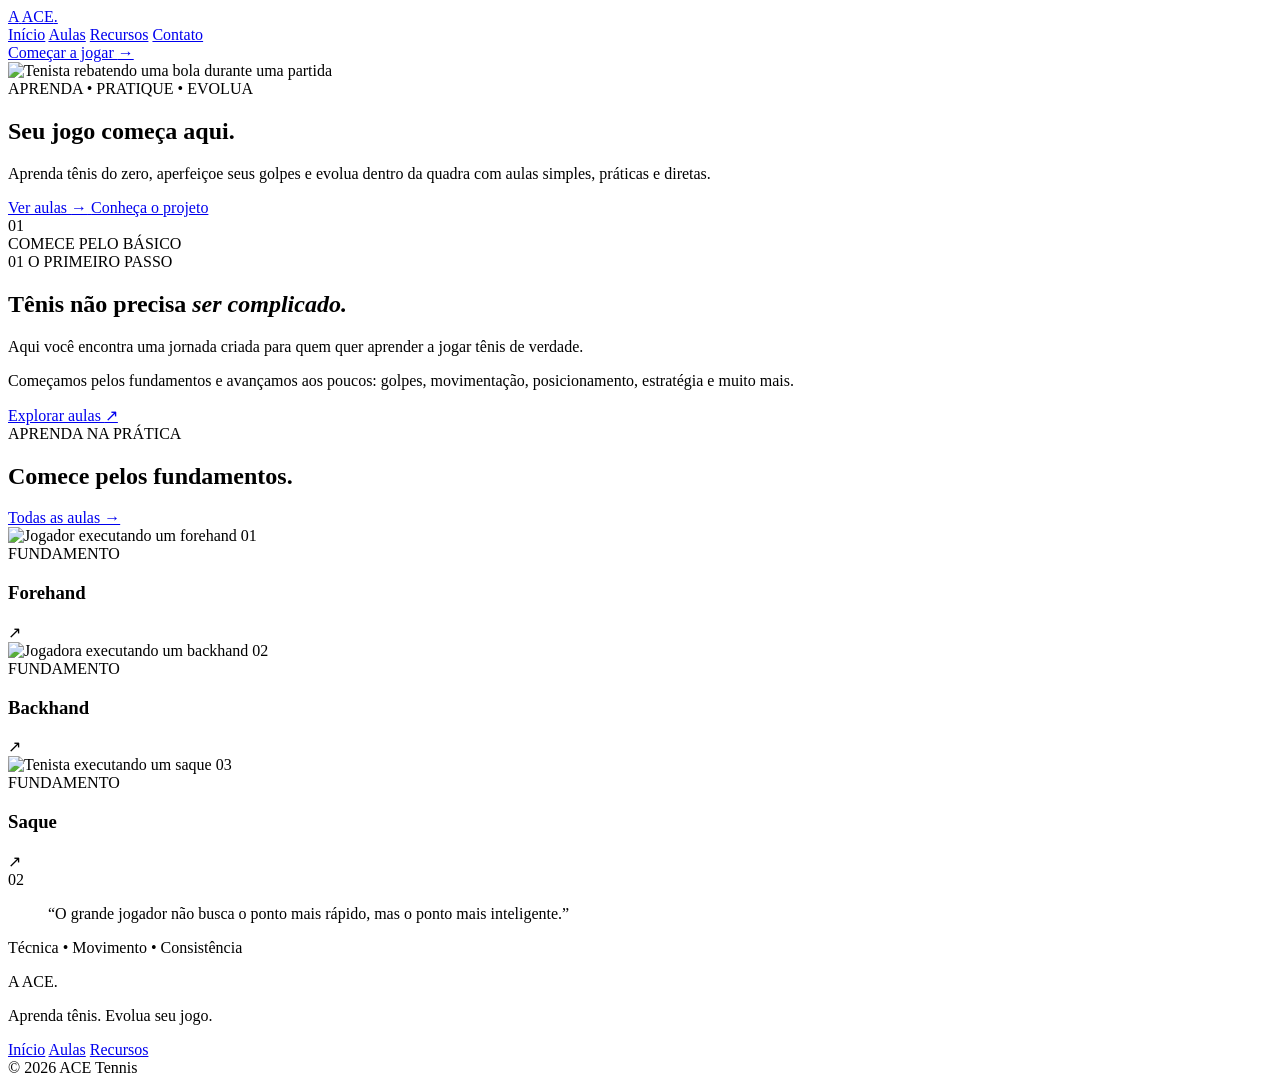
==== index.html @ 01334a27 "Add files via upload" ====
<!DOCTYPE html>
<html lang="pt-BR">
<head>
    <meta charset="UTF-8">
    <meta name="viewport" content="width=device-width, initial-scale=1.0">

    <title>ACE — Aprenda Tênis</title>

    <link rel="stylesheet" href="css/style.css">
    <link rel="icon" href="images/icon-tab.jpg" type="image/jpg"> <!--arredondar-->
</head>

<body>

<header class="header">

    <a href="index.html" class="logo">
        <span class="logo-mark">A</span>
        <span>ACE<span class="logo-dot">.</span></span>
    </a>

    <nav class="navigation">
        <a href="index.html" class="active">Início</a>
        <a href="pages/aulas.html">Aulas</a>
        <a href="pages/recursos.html">Recursos</a>
        <a href="pages/contato.html">Contato</a>
    </nav>

    <a href="pages/aulas.html" class="header-button">
        Começar a jogar
        <span>→</span>
    </a>

</header>


<main>

    <!-- HERO -->

    <section class="hero">

        <img
            src="images/hero-tennis.jpg"
            alt="Tenista rebatendo uma bola durante uma partida"
            class="hero-image"
        >

        <div class="hero-overlay"></div>

        <div class="hero-content">

            <span class="eyebrow">
                APRENDA • PRATIQUE • EVOLUA
            </span>

            <h1>
                Seu jogo começa
                <span>aqui.</span>
            </h1>

            <p>
                Aprenda tênis do zero, aperfeiçoe seus golpes
                e evolua dentro da quadra com aulas simples,
                práticas e diretas.
            </p>

            <div class="hero-actions">
                <a href="pages/aulas.html" class="primary-button">
                    Ver aulas
                    <span>→</span>
                </a>

                <a href="#sobre" class="secondary-button">
                    Conheça o projeto
                </a>
            </div>

        </div>

        <div class="hero-bottom">

            <span>01</span>

            <div class="hero-line"></div>

            <span>COMECE PELO BÁSICO</span>

        </div>

    </section>


    <!-- INTRO -->

    <section class="intro section" id="sobre">

        <div class="section-label">
            <span>01</span>
            O PRIMEIRO PASSO
        </div>

        <div class="intro-content">

            <div>
                <h2>
                    Tênis não precisa
                    <em>ser complicado.</em>
                </h2>
            </div>

            <div class="intro-text">
                <p>
                    Aqui você encontra uma jornada criada para quem
                    quer aprender a jogar tênis de verdade.
                </p>

                <p>
                    Começamos pelos fundamentos e avançamos aos poucos:
                    golpes, movimentação, posicionamento, estratégia
                    e muito mais.
                </p>

                <a href="pages/aulas.html" class="text-link">
                    Explorar aulas
                    <span>↗</span>
                </a>
            </div>

        </div>

    </section>


    <!-- DESTAQUES -->

    <section class="lessons-preview section">

        <div class="section-heading">

            <div>
                <span class="eyebrow dark">APRENDA NA PRÁTICA</span>

                <h2>
                    Comece pelos
                    <span>fundamentos.</span>
                </h2>
            </div>

            <a href="pages/aulas.html" class="outline-button">
                Todas as aulas →
            </a>

        </div>


        <div class="lesson-grid">

            <article class="lesson-card large-card" data-lesson-link="pages/aula-forehand.html" tabindex="0">

                <div class="lesson-image">
                    <img
                        src="images/aula-forehand.jpg"
                        alt="Jogador executando um forehand"
                    >

                    <span class="lesson-number">01</span>
                </div>

                <div class="lesson-info">

                    <div>
                        <span class="lesson-type">FUNDAMENTO</span>

                        <h3>Forehand</h3>
                    </div>

                    <span class="arrow">↗</span>

                </div>

            </article>


            <article class="lesson-card" data-lesson-link="pages/aula-backhand.html" tabindex="0">

                <div class="lesson-image">
                    <img
                        src="images/aula-backhand.jpg"
                        alt="Jogadora executando um backhand"
                    >

                    <span class="lesson-number">02</span>
                </div>

                <div class="lesson-info">

                    <div>
                        <span class="lesson-type">FUNDAMENTO</span>

                        <h3>Backhand</h3>
                    </div>

                    <span class="arrow">↗</span>

                </div>

            </article>


            <article class="lesson-card" data-lesson-link="pages/aula-saque.html" tabindex="0">

                <div class="lesson-image">
                    <img
                        src="images/aula-saque.jpg"
                        alt="Tenista executando um saque"
                    >

                    <span class="lesson-number">03</span>
                </div>

                <div class="lesson-info">

                    <div>
                        <span class="lesson-type">FUNDAMENTO</span>

                        <h3>Saque</h3>
                    </div>

                    <span class="arrow">↗</span>

                </div>

            </article>

        </div>

    </section>


    <!-- FRASE -->

    <section class="quote-section">

        <div class="quote-number">02</div>

        <blockquote>
            “O grande jogador não busca o ponto mais rápido, 
            <span>mas o ponto mais inteligente.</span>”
        </blockquote>

        <p>
            Técnica • Movimento • Consistência
        </p>

    </section>


    <!-- FOOTER -->

    <footer class="footer">

        <div class="footer-logo">
            <span class="logo-mark">A</span>
            ACE<span class="logo-dot">.</span>
        </div>

        <p>
            Aprenda tênis. Evolua seu jogo.
        </p>

        <div class="footer-links">
            <a href="index.html">Início</a>
            <a href="pages/aulas.html">Aulas</a>
            <a href="pages/recursos.html">Recursos</a>
        </div>

        <span class="copyright">
            © 2026 ACE Tennis
        </span>

    </footer>

</main>


<script>
document.querySelectorAll('[data-lesson-link]').forEach(card => {
    card.style.cursor = 'pointer';
    card.addEventListener('click', () => {
        window.location.href = card.dataset.lessonLink;
    });
    card.addEventListener('keydown', event => {
        if (event.key === 'Enter' || event.key === ' ') {
            event.preventDefault();
            window.location.href = card.dataset.lessonLink;
        }
    });
});
</script>

</body>
</html>
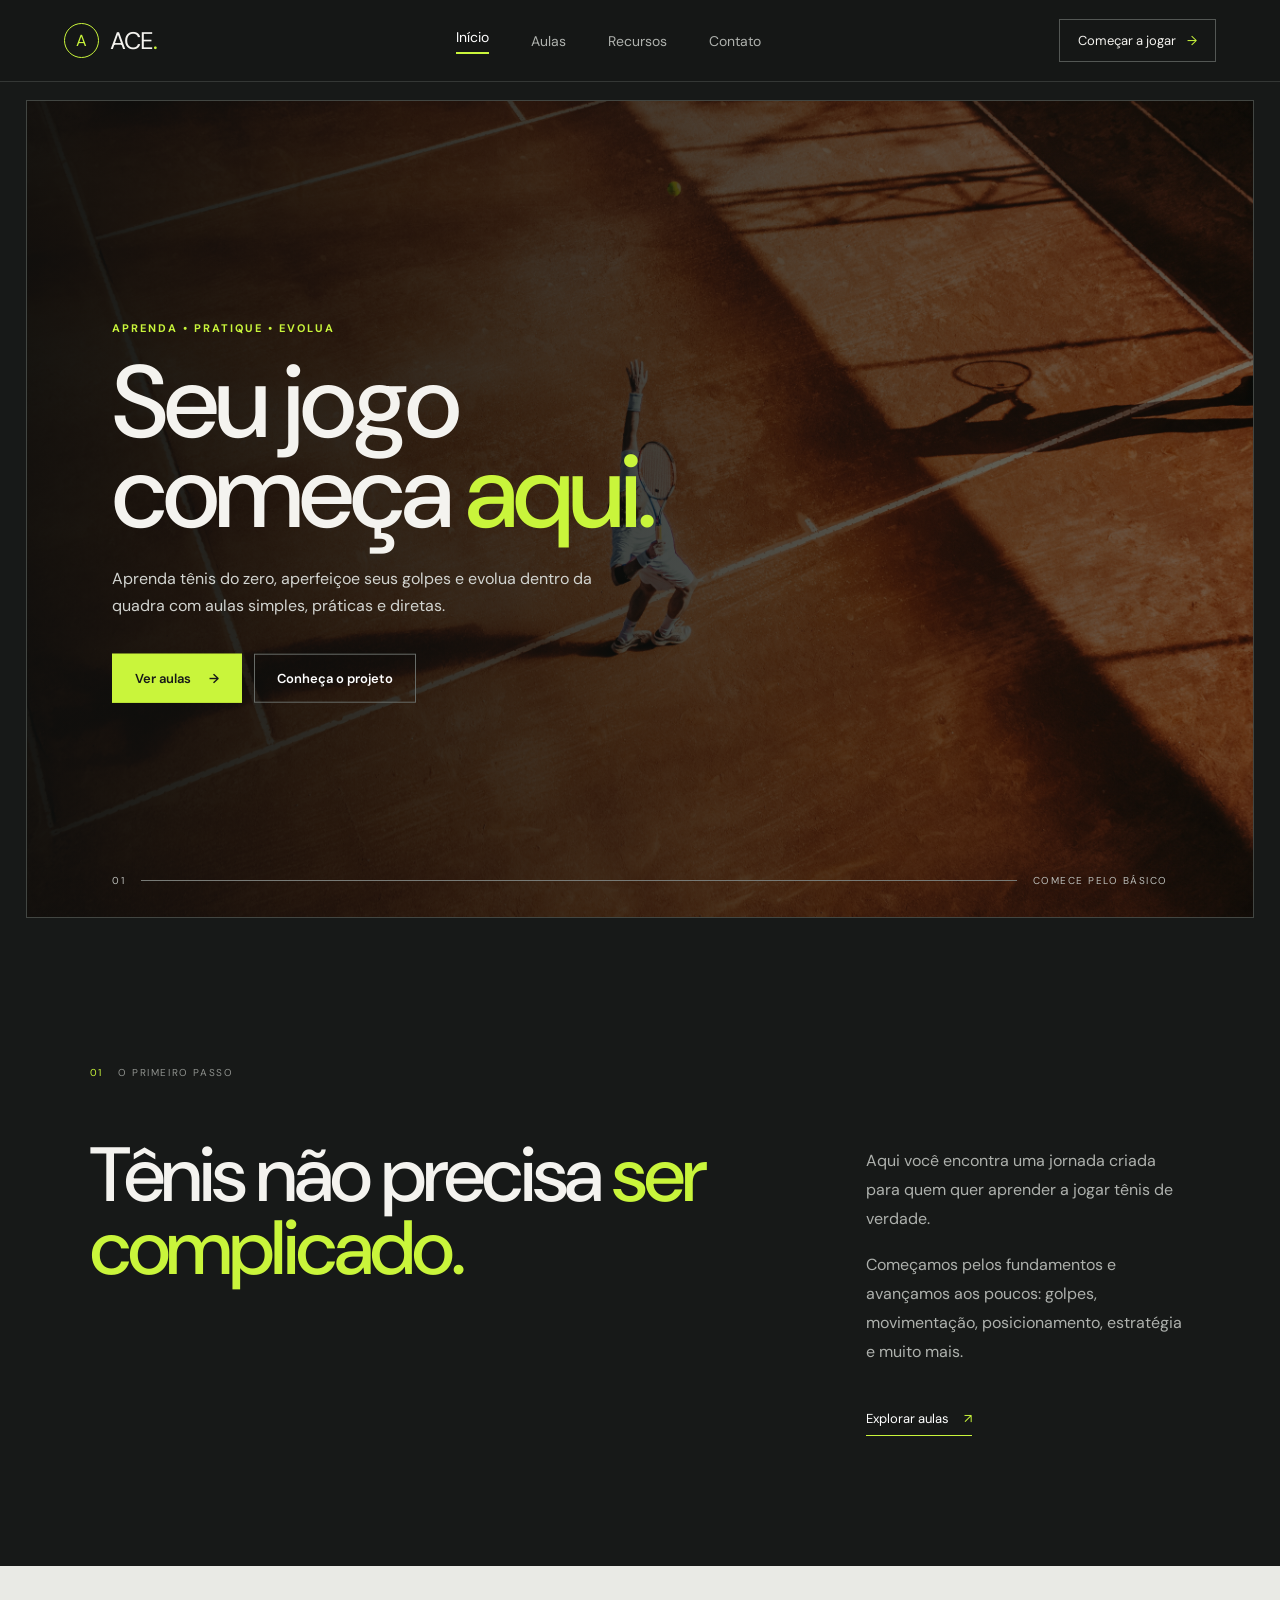
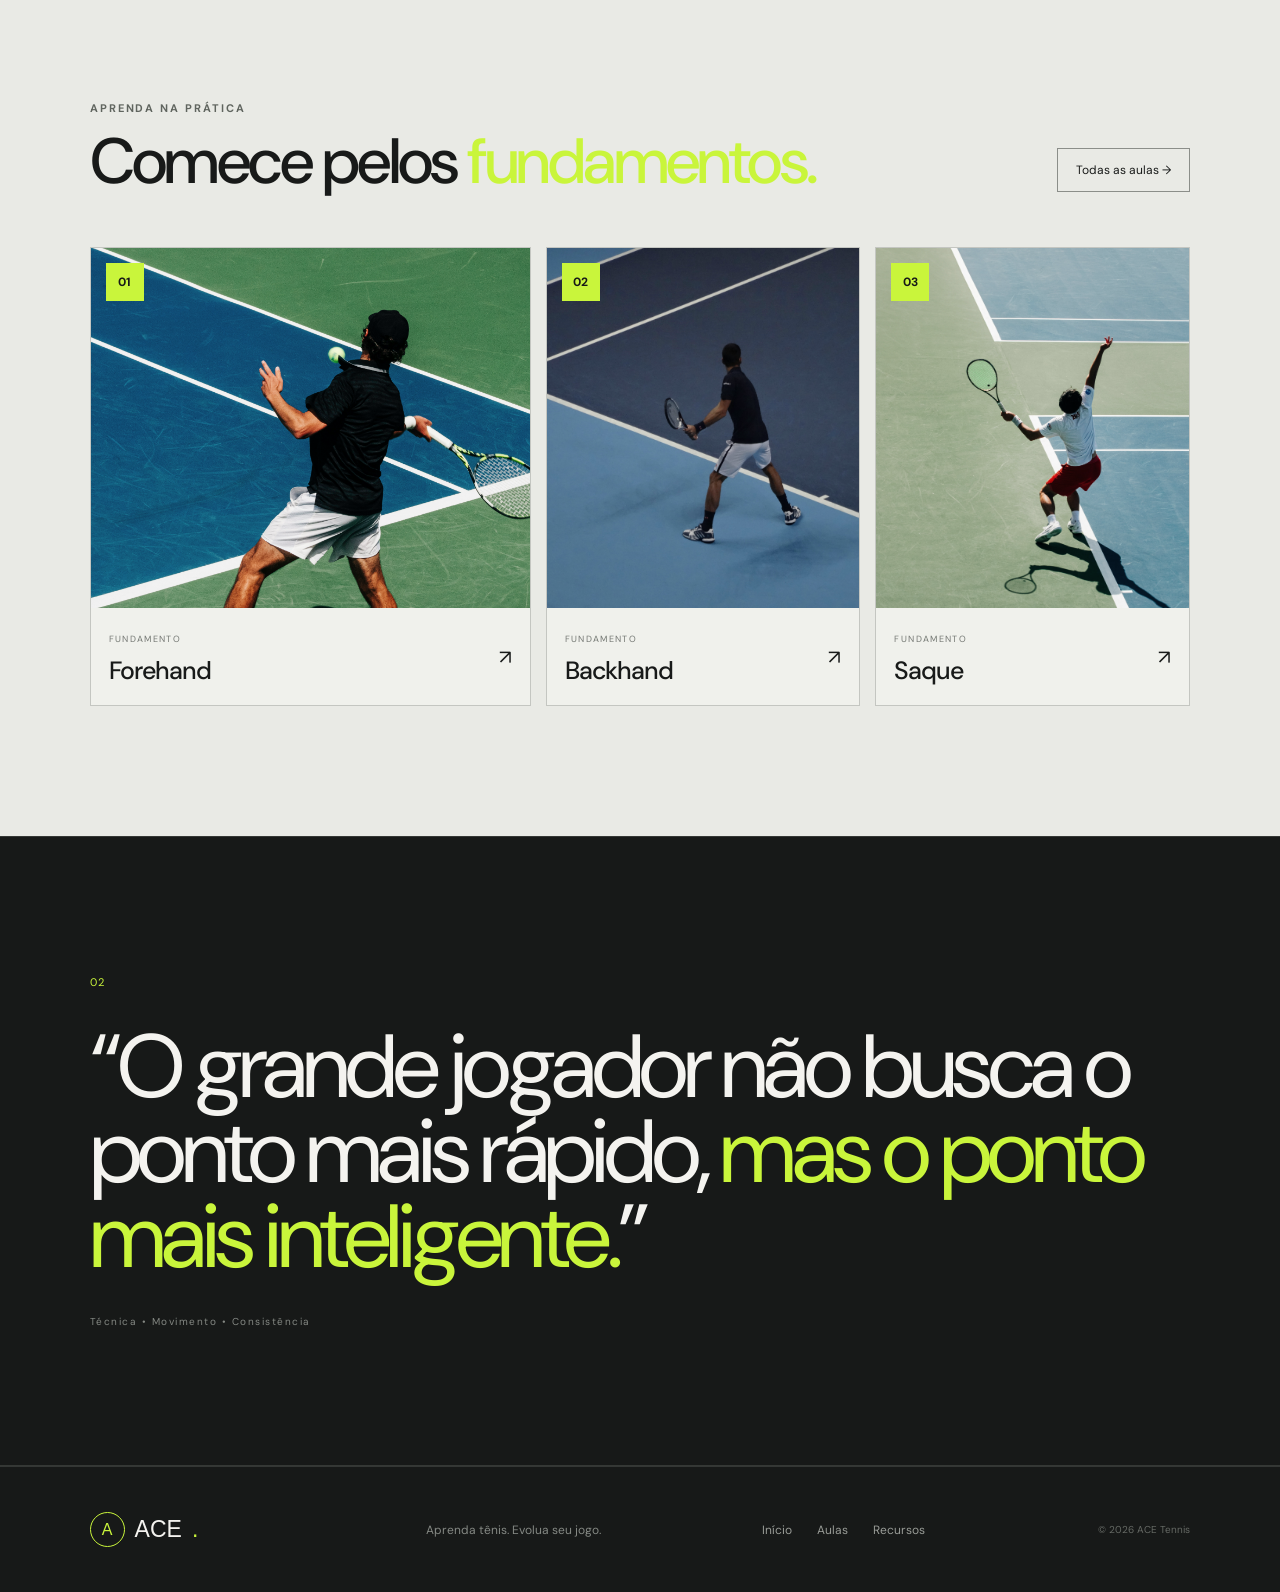
==== commit 61f3adb7: "Adiciona páginas de navegação e seção de aulas do ACE Tênis" ====
--- a/index.html
+++ b/index.html
@@ -301,3 +301,4 @@
 
 </body>
 </html>
+<!-- Projeto ACE Tênis -->
--- a/css/style.css
+++ b/css/style.css
@@ -0,0 +1,667 @@
+@import url('https://fonts.googleapis.com/css2?family=DM+Sans:wght@400;500;600;700&display=swap');
+
+
+/* =========================
+   RESET
+========================= */
+
+* {
+    margin: 0;
+    padding: 0;
+    box-sizing: border-box;
+}
+
+html {
+    scroll-behavior: smooth;
+}
+
+body {
+    background: #171918;
+    color: #f4f3ef;
+    font-family: "DM Sans", Arial, sans-serif;
+    overflow-x: hidden;
+}
+
+a {
+    color: inherit;
+    text-decoration: none;
+}
+
+img {
+    display: block;
+    width: 100%;
+}
+
+
+/* =========================
+   TIPOGRAFIA
+========================= */
+
+h1,
+h2,
+h3 {
+    font-family: "Tanzanite", "DM Sans", sans-serif;
+    font-weight: 500;
+    letter-spacing: -0.04em;
+}
+
+h1 span,
+h2 span,
+em {
+    color: #c9f53b;
+    font-style: normal;
+}
+
+
+/* =========================
+   HEADER
+========================= */
+
+.header {
+    height: 82px;
+    padding: 0 5vw;
+
+    display: flex;
+    align-items: center;
+    justify-content: space-between;
+
+    background: #151716;
+    border-bottom: 1px solid #343735;
+
+    position: relative;
+    z-index: 10;
+}
+
+.logo {
+    display: flex;
+    align-items: center;
+    gap: 11px;
+
+    font-family: "Tanzanite", "DM Sans", sans-serif;
+    font-size: 24px;
+    letter-spacing: -0.04em;
+}
+
+.logo-mark {
+    width: 35px;
+    height: 35px;
+
+    border: 1px solid #c9f53b;
+    border-radius: 50%;
+
+    display: grid;
+    place-items: center;
+
+    color: #c9f53b;
+    font-size: 16px;
+}
+
+.logo-dot {
+    color: #c9f53b;
+}
+
+.navigation {
+    display: flex;
+    align-items: center;
+    gap: 42px;
+}
+
+.navigation a {
+    color: #aeb1ad;
+    font-size: 14px;
+    transition: 0.25s;
+}
+
+.navigation a:hover,
+.navigation a.active {
+    color: #fff;
+}
+
+.navigation a.active::after {
+    content: "";
+    display: block;
+
+    width: 100%;
+    height: 2px;
+
+    margin-top: 6px;
+
+    background: #c9f53b;
+}
+
+.header-button {
+    border: 1px solid #535754;
+    padding: 12px 18px;
+
+    font-size: 13px;
+
+    transition: 0.25s;
+}
+
+.header-button span {
+    color: #c9f53b;
+    margin-left: 8px;
+}
+
+.header-button:hover {
+    background: #c9f53b;
+    color: #171918;
+    border-color: #c9f53b;
+}
+
+.header-button:hover span {
+    color: #171918;
+}
+
+
+/* =========================
+   HERO
+========================= */
+
+.hero {
+    min-height: calc(100vh - 82px);
+
+    margin: 18px 2vw;
+
+    position: relative;
+    overflow: hidden;
+
+    border: 1px solid #424642;
+}
+
+.hero-image {
+    position: absolute;
+    inset: 0;
+
+    height: 100%;
+    object-fit: cover;
+
+    filter: brightness(0.52) saturate(0.9);
+}
+
+.hero-overlay {
+    position: absolute;
+    inset: 0;
+
+    background:
+        linear-gradient(
+            90deg,
+            rgba(12, 14, 13, 0.9) 0%,
+            rgba(12, 14, 13, 0.55) 43%,
+            rgba(12, 14, 13, 0.1) 100%
+        );
+}
+
+.hero-content {
+    position: absolute;
+    z-index: 2;
+
+    left: 7%;
+    top: 50%;
+
+    transform: translateY(-50%);
+
+    max-width: 650px;
+}
+
+.eyebrow {
+    display: inline-block;
+
+    color: #c9f53b;
+
+    font-size: 11px;
+    font-weight: 700;
+
+    letter-spacing: 0.18em;
+}
+
+.hero h1 {
+    margin-top: 20px;
+
+    font-size: clamp(60px, 8vw, 125px);
+    line-height: 0.88;
+}
+
+.hero p {
+    max-width: 510px;
+
+    margin-top: 28px;
+
+    color: #d2d4d0;
+
+    font-size: 16px;
+    line-height: 1.7;
+}
+
+.hero-actions {
+    display: flex;
+    align-items: center;
+    gap: 12px;
+
+    margin-top: 34px;
+}
+
+.primary-button,
+.secondary-button {
+    padding: 15px 22px;
+
+    font-size: 13px;
+    font-weight: 600;
+
+    border: 1px solid #c9f53b;
+}
+
+.primary-button {
+    background: #c9f53b;
+    color: #171918;
+}
+
+.primary-button span {
+    margin-left: 15px;
+}
+
+.secondary-button {
+    color: #fff;
+    border-color: #676b67;
+}
+
+.secondary-button:hover {
+    border-color: #c9f53b;
+}
+
+.hero-bottom {
+    position: absolute;
+    z-index: 2;
+
+    left: 7%;
+    right: 7%;
+    bottom: 30px;
+
+    display: flex;
+    align-items: center;
+    gap: 16px;
+
+    color: #bbbdb9;
+    font-size: 10px;
+    letter-spacing: 0.15em;
+}
+
+.hero-line {
+    height: 1px;
+    flex: 1;
+
+    background: #777a76;
+}
+
+
+/* =========================
+   SECTIONS
+========================= */
+
+.section {
+    padding: 130px 7vw;
+}
+
+.section-label {
+    display: flex;
+    align-items: center;
+    gap: 15px;
+
+    color: #8f928e;
+
+    font-size: 10px;
+    letter-spacing: 0.16em;
+}
+
+.section-label span {
+    color: #c9f53b;
+}
+
+
+/* =========================
+   INTRO
+========================= */
+
+.intro-content {
+    margin-top: 60px;
+
+    display: grid;
+    grid-template-columns: 1.4fr 0.7fr;
+    gap: 10vw;
+}
+
+.intro h2 {
+    font-size: clamp(48px, 6vw, 90px);
+    line-height: 0.95;
+}
+
+.intro-text {
+    padding-top: 8px;
+}
+
+.intro-text p {
+    color: #aeb1ad;
+    line-height: 1.8;
+    margin-bottom: 18px;
+}
+
+.text-link {
+    display: inline-block;
+
+    margin-top: 25px;
+    padding-bottom: 8px;
+
+    border-bottom: 1px solid #c9f53b;
+
+    color: #fff;
+    font-size: 13px;
+}
+
+.text-link span {
+    color: #c9f53b;
+    margin-left: 12px;
+}
+
+
+/* =========================
+   LESSONS
+========================= */
+
+.lessons-preview {
+    background: #e9eae5;
+    color: #181a19;
+}
+
+.eyebrow.dark {
+    color: #60655f;
+}
+
+.section-heading {
+    display: flex;
+    justify-content: space-between;
+    align-items: end;
+}
+
+.section-heading h2 {
+    margin-top: 15px;
+
+    font-size: clamp(45px, 5vw, 75px);
+    line-height: 0.95;
+}
+
+.outline-button {
+    border: 1px solid #8b8e89;
+    padding: 13px 18px;
+
+    font-size: 12px;
+}
+
+.outline-button:hover {
+    background: #171918;
+    color: #fff;
+}
+
+.lesson-grid {
+    display: grid;
+    grid-template-columns: 1.4fr 1fr 1fr;
+    gap: 15px;
+
+    margin-top: 55px;
+}
+
+.lesson-card {
+    border: 1px solid #c4c6c1;
+    background: #f0f1ec;
+}
+
+.lesson-image {
+    height: 360px;
+    position: relative;
+    overflow: hidden;
+}
+
+.lesson-image img {
+    height: 100%;
+    object-fit: cover;
+    filter: saturate(0.8);
+    transition: transform 0.5s;
+}
+
+.lesson-card:hover img {
+    transform: scale(1.04);
+}
+
+.lesson-number {
+    position: absolute;
+    top: 15px;
+    left: 15px;
+
+    width: 38px;
+    height: 38px;
+
+    display: grid;
+    place-items: center;
+
+    background: #c9f53b;
+    color: #171918;
+
+    font-size: 12px;
+    font-weight: 700;
+}
+
+.lesson-info {
+    min-height: 90px;
+    padding: 18px;
+
+    display: flex;
+    align-items: center;
+    justify-content: space-between;
+}
+
+.lesson-type {
+    color: #747873;
+    font-size: 9px;
+    letter-spacing: 0.15em;
+}
+
+.lesson-info h3 {
+    margin-top: 7px;
+    font-size: 25px;
+}
+
+.arrow {
+    font-size: 20px;
+}
+
+
+/* =========================
+   QUOTE
+========================= */
+
+.quote-section {
+    min-height: 70vh;
+
+    padding: 130px 7vw;
+
+    display: flex;
+    flex-direction: column;
+    justify-content: center;
+
+    border-top: 1px solid #353835;
+    border-bottom: 1px solid #353835;
+}
+
+.quote-number {
+    color: #c9f53b;
+    font-size: 11px;
+    letter-spacing: 0.15em;
+}
+
+blockquote {
+    max-width: 1100px;
+
+    margin-top: 35px;
+
+    font-family: "Tanzanite", "DM Sans", sans-serif;
+    font-size: clamp(50px, 7vw, 105px);
+    line-height: 0.95;
+    letter-spacing: -0.05em;
+}
+
+blockquote span {
+    color: #c9f53b;
+}
+
+.quote-section p {
+    margin-top: 35px;
+
+    color: #858984;
+
+    font-size: 10px;
+    letter-spacing: 0.15em;
+}
+
+
+/* =========================
+   FOOTER
+========================= */
+
+.footer {
+    padding: 45px 7vw;
+
+    display: grid;
+    grid-template-columns: 1fr 1fr 1fr auto;
+    align-items: center;
+    gap: 30px;
+
+    border-top: 1px solid #343735;
+}
+
+.footer-logo {
+    display: flex;
+    align-items: center;
+    gap: 10px;
+
+    font-family: "Tanzanite", sans-serif;
+    font-size: 23px;
+}
+
+.footer p {
+    color: #858984;
+    font-size: 12px;
+}
+
+.footer-links {
+    display: flex;
+    gap: 25px;
+
+    color: #999c97;
+    font-size: 12px;
+}
+
+.footer-links a:hover {
+    color: #c9f53b;
+}
+
+.copyright {
+    color: #666a65;
+    font-size: 10px;
+}
+
+
+/* =========================
+   RESPONSIVO
+========================= */
+
+@media (max-width: 850px) {
+
+    .header {
+        padding: 0 20px;
+    }
+
+    .navigation {
+        gap: 15px;
+    }
+
+    .navigation a {
+        font-size: 12px;
+    }
+
+    .header-button {
+        display: none;
+    }
+
+    .hero {
+        margin: 10px;
+    }
+
+    .hero-content {
+        left: 8%;
+        right: 8%;
+    }
+
+    .hero h1 {
+        font-size: 60px;
+    }
+
+    .section {
+        padding: 90px 7vw;
+    }
+
+    .intro-content {
+        grid-template-columns: 1fr;
+        gap: 40px;
+    }
+
+    .section-heading {
+        align-items: start;
+        flex-direction: column;
+        gap: 25px;
+    }
+
+    .lesson-grid {
+        grid-template-columns: 1fr;
+    }
+
+    .lesson-image {
+        height: 320px;
+    }
+
+    .footer {
+        grid-template-columns: 1fr;
+    }
+}
+
+
+@media (max-width: 500px) {
+
+    .navigation {
+        gap: 10px;
+    }
+
+    .navigation a {
+        font-size: 10px;
+    }
+
+    .logo {
+        font-size: 20px;
+    }
+
+    .hero {
+        min-height: 680px;
+    }
+
+    .hero h1 {
+        font-size: 52px;
+    }
+
+    .hero-actions {
+        align-items: stretch;
+        flex-direction: column;
+    }
+
+    .hero-bottom {
+        left: 8%;
+        right: 8%;
+    }
+}
